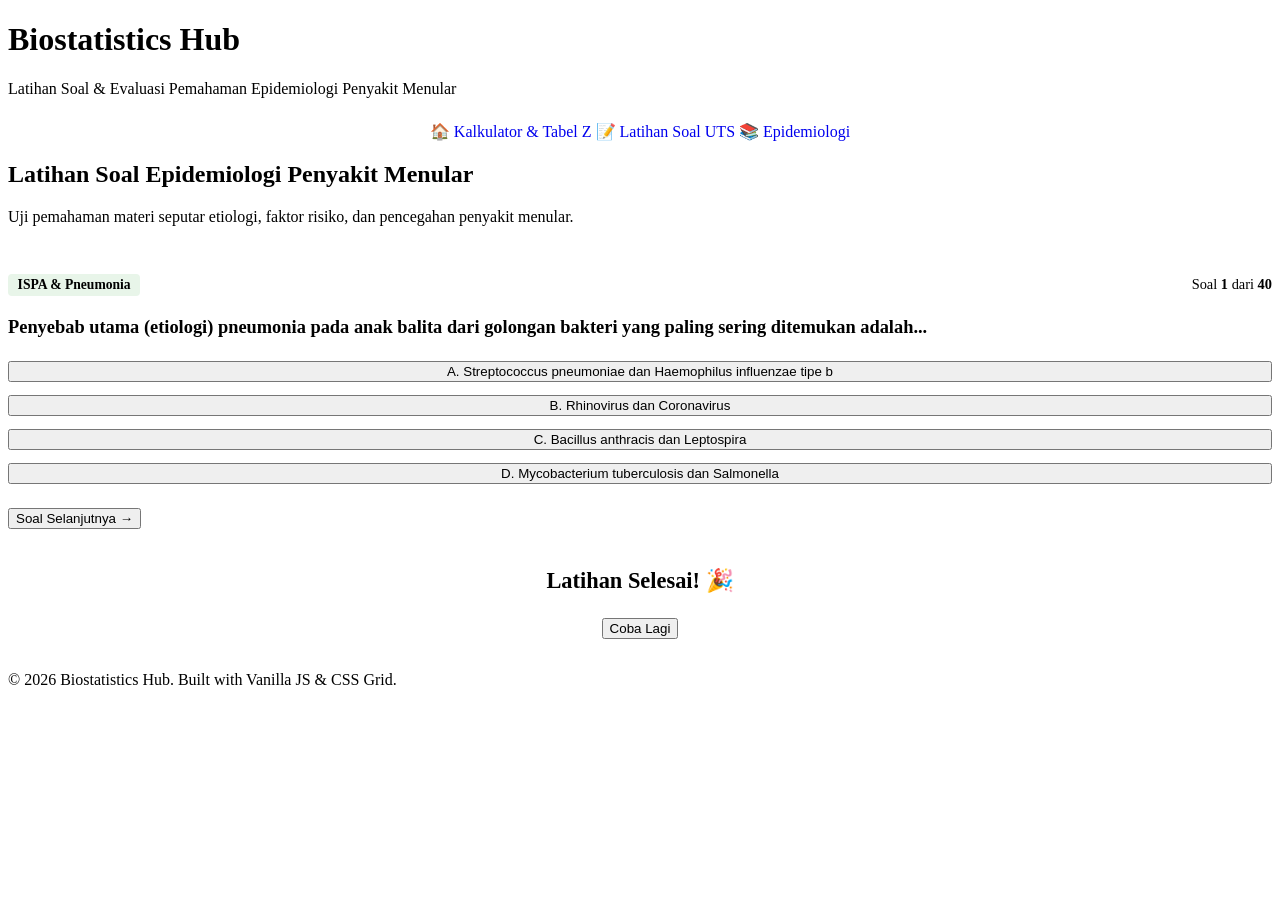
==== epidemiologi.html @ 0f83299a "Create epidemiologi.html" ====
<!DOCTYPE html>
<html lang="id">
<head>
    <meta charset="UTF-8">
    <meta name="viewport" content="width=device-width, initial-scale=1.0">
    <title>Biostatistics Hub - Epidemiologi Penyakit Menular</title>
    <link rel="stylesheet" href="style.css">
</head>
<body>
    <header class="hero">
        <h1>Biostatistics Hub</h1>
        <p>Latihan Soal & Evaluasi Pemahaman Epidemiologi Penyakit Menular</p>
    </header>
    
    <!-- Navigasi Halaman -->
    <nav style="text-align: center; margin-top: 1.5rem;">
        <a href="index.html" class="tab-btn" style="text-decoration: none; display: inline-block;">🏠 Kalkulator & Tabel Z</a>
        <a href="uts.html" class="tab-btn" style="text-decoration: none; display: inline-block;">📝 Latihan Soal UTS</a>
        <a href="epidemiologi.html" class="tab-btn active" style="text-decoration: none; display: inline-block;">📚 Epidemiologi</a>
    </nav>

    <main class="container">
        <section class="card">
            <h2>Latihan Soal Epidemiologi Penyakit Menular</h2>
            <p class="subtitle">Uji pemahaman materi seputar etiologi, faktor risiko, dan pencegahan penyakit menular.</p>

            <!-- Bar Kemajuan Progress -->
            <div style="background-color: var(--border-color); height: 8px; border-radius: 4px; overflow: hidden; margin-bottom: 1.5rem;">
                <div id="quiz-progress-fill" style="background-color: var(--secondary-color); height: 100%; width: 0%; transition: width 0.3s ease;"></div>
            </div>

            <!-- Card Pertanyaan Interactive -->
            <div id="quiz-card">
                <div style="display: flex; justify-content: space-between; align-items: center; margin-bottom: 1rem;">
                    <span id="quiz-topic-tag" style="background-color: #e8f5e9; color: var(--secondary-color); padding: 0.2rem 0.6rem; border-radius: 4px; font-weight: 600; font-size: 0.85rem;">Topik</span>
                    <span style="font-size: 0.9rem; color: var(--text-muted);">Soal <strong id="quiz-current-num">1</strong> dari <strong id="quiz-total-num">40</strong></span>
                </div>

                <h3 id="quiz-question" style="font-size: 1.15rem; color: var(--primary-color); margin-bottom: 1.2rem; line-height: 1.5;">Memuat soal...</h3>

                <div id="quiz-options" style="display: flex; flex-direction: column; gap: 0.8rem; margin-bottom: 1.2rem;"></div>

                <div id="quiz-feedback" class="info-box hidden"></div>

                <div style="margin-top: 1.5rem;">
                    <button id="quiz-next-btn" class="hidden" type="button">Soal Selanjutnya &rarr;</button>
                </div>
            </div>

            <!-- Tampilan Hasil Akhir -->
            <div id="quiz-result-card" class="hidden" style="text-align: center; padding: 1rem 0;">
                <h3 style="font-size: 1.4rem; color: var(--primary-color); margin-bottom: 0.5rem;">Latihan Selesai! 🎉</h3>
                <p id="quiz-final-score" style="font-size: 1.1rem; margin-bottom: 1.5rem; color: var(--text-color);"></p>
                <button id="quiz-restart-btn" type="button" style="max-width: 200px; margin: 0 auto;">Coba Lagi</button>
            </div>
        </section>
    </main>

    <footer>
        <p>&copy; 2026 Biostatistics Hub. Built with Vanilla JS & CSS Grid.</p>
    </footer>

    <script src="epidemiologi.js"></script>
</body>
</html>
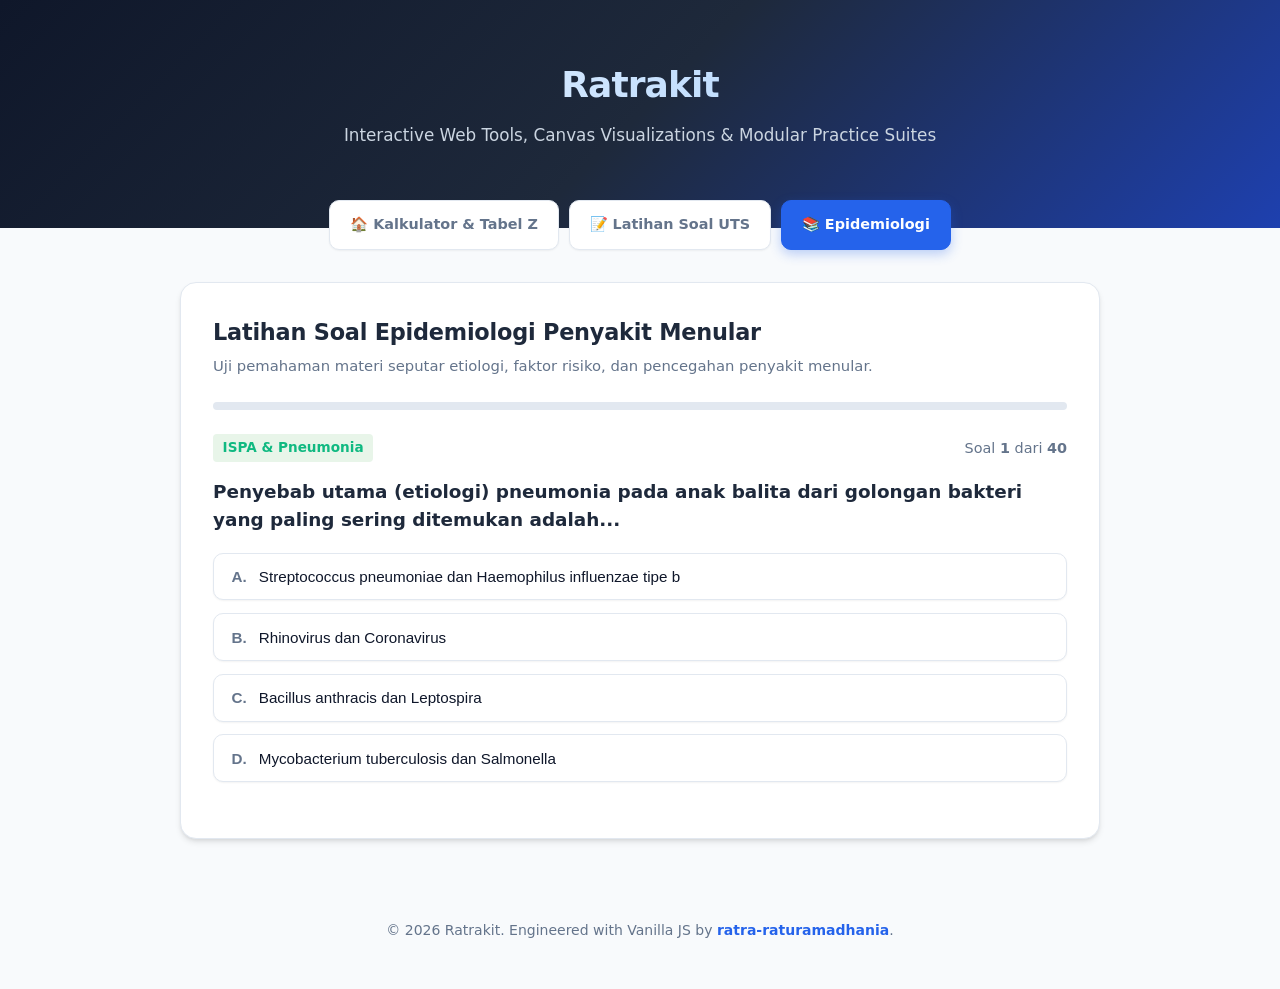
==== commit 1a558925: "Rename Biostatistics Hub to Ratrakit in HTML" ====
--- a/epidemiologi.html
+++ b/epidemiologi.html
@@ -3,17 +3,17 @@
 <head>
     <meta charset="UTF-8">
     <meta name="viewport" content="width=device-width, initial-scale=1.0">
-    <title>Biostatistics Hub - Epidemiologi Penyakit Menular</title>
+    <title>Ratrakit - Epidemiologi Penyakit Menular</title>
     <link rel="stylesheet" href="style.css">
 </head>
 <body>
     <header class="hero">
-        <h1>Biostatistics Hub</h1>
-        <p>Latihan Soal & Evaluasi Pemahaman Epidemiologi Penyakit Menular</p>
+        <h1>Ratrakit</h1>
+        <p>Interactive Web Tools, Canvas Visualizations & Modular Practice Suites</p>
     </header>
     
     <!-- Navigasi Halaman -->
-    <nav style="text-align: center; margin-top: 1.5rem;">
+    <nav>
         <a href="index.html" class="tab-btn" style="text-decoration: none; display: inline-block;">🏠 Kalkulator & Tabel Z</a>
         <a href="uts.html" class="tab-btn" style="text-decoration: none; display: inline-block;">📝 Latihan Soal UTS</a>
         <a href="epidemiologi.html" class="tab-btn active" style="text-decoration: none; display: inline-block;">📚 Epidemiologi</a>
@@ -57,7 +57,7 @@
     </main>
 
     <footer>
-        <p>&copy; 2026 Biostatistics Hub. Built with Vanilla JS & CSS Grid.</p>
+        <p>&copy; 2026 Ratrakit. Engineered with Vanilla JS by <a href="https://github.com/ratra-raturamadhania" target="_blank" style="color: var(--accent-blue); text-decoration: none; font-weight: 600;">ratra-raturamadhania</a>.</p>
     </footer>
 
     <script src="epidemiologi.js"></script>
--- a/style.css
+++ b/style.css
@@ -0,0 +1,423 @@
+/* ==========================================================================
+   DESIGN SYSTEM & VARIABLES
+   ========================================================================== */
+:root {
+    /* Color Palette */
+    --primary-color: #1e293b;        /* Slate 800 - Deep & Elegant Header/Text */
+    --primary-light: #334155;       /* Slate 700 */
+    --accent-blue: #2563eb;         /* Royal Blue - Interactive Highlights */
+    --accent-blue-hover: #1d4ed8;
+    --secondary-color: #10b981;      /* Emerald 500 - Success & Interactive States */
+    --secondary-hover: #059669;
+    --danger-color: #ef4444;         /* Red 500 - Incorrect Feedback */
+    --danger-bg: #fef2f2;
+    
+    /* Neutral Tones */
+    --bg-color: #f8fafc;             /* Slate 50 - Very Light Clean Background */
+    --card-bg: #ffffff;              /* Pure White Containers */
+    --text-color: #0f172a;           /* Slate 900 - Crisp Reading Contrast */
+    --text-muted: #64748b;          /* Slate 500 */
+    --border-color: #e2e8f0;        /* Slate 200 */
+    
+    /* Interactive Feedback Boxes */
+    --info-bg: #eff6ff;
+    --info-border: #3b82f6;
+    --success-bg: #ecfdf5;
+    --success-border: #10b981;
+
+    /* Elevation & Shadows */
+    --shadow-sm: 0 1px 2px 0 rgb(0 0 0 / 0.05);
+    --shadow-md: 0 4px 6px -1px rgb(0 0 0 / 0.1), 0 2px 4px -2px rgb(0 0 0 / 0.1);
+    --shadow-lg: 0 10px 15px -3px rgb(0 0 0 / 0.1), 0 4px 6px -4px rgb(0 0 0 / 0.1);
+
+    /* Transitions & Radii */
+    --radius-sm: 6px;
+    --radius-md: 10px;
+    --radius-lg: 16px;
+    --transition-fast: all 0.2s cubic-bezier(0.4, 0, 0.2, 1);
+}
+
+/* ==========================================================================
+   RESET & BASE STYLES
+   ========================================================================== */
+*, *::before, *::after {
+    box-sizing: border-box;
+    margin: 0;
+    padding: 0;
+}
+
+body {
+    background-color: var(--bg-color);
+    color: var(--text-color);
+    font-family: 'Inter', system-ui, -apple-system, BlinkMacSystemFont, "Segoe UI", Roboto, sans-serif;
+    line-height: 1.6;
+    -webkit-font-smoothing: antialiased;
+    padding-bottom: 2rem;
+}
+
+/* ==========================================================================
+   HERO HEADER & NAVIGATION
+   ========================================================================== */
+.hero {
+    background: linear-gradient(135deg, #0f172a 0%, #1e293b 50%, #1e40af 100%);
+    color: #ffffff;
+    padding: 3.5rem 1.5rem 5rem 1.5rem;
+    text-align: center;
+    position: relative;
+}
+
+.hero h1 {
+    font-size: 2.25rem;
+    font-weight: 800;
+    letter-spacing: -0.025em;
+    margin-bottom: 0.5rem;
+    background: linear-gradient(to right, #ffffff, #93c5fd);
+    -webkit-background-clip: text;
+    -webkit-text-fill-color: transparent;
+}
+
+.hero p {
+    font-size: 1.05rem;
+    color: #cbd5e1;
+    max-width: 600px;
+    margin: 0 auto;
+}
+
+/* Navigation Bar Overlay */
+nav {
+    display: flex;
+    justify-content: center;
+    gap: 0.6rem;
+    margin-top: -1.75rem !important;
+    position: relative;
+    z-index: 10;
+    padding: 0 1rem;
+    flex-wrap: wrap;
+}
+
+.tab-btn {
+    background-color: var(--card-bg);
+    color: var(--text-muted);
+    font-size: 0.9rem;
+    font-weight: 600;
+    padding: 0.75rem 1.25rem;
+    border-radius: var(--radius-md);
+    border: 1px solid var(--border-color);
+    box-shadow: var(--shadow-sm);
+    cursor: pointer;
+    transition: var(--transition-fast);
+}
+
+.tab-btn:hover {
+    color: var(--accent-blue);
+    border-color: var(--accent-blue);
+    transform: translateY(-2px);
+    box-shadow: var(--shadow-md);
+}
+
+.tab-btn.active {
+    background-color: var(--accent-blue);
+    color: #ffffff;
+    border-color: var(--accent-blue);
+    box-shadow: 0 4px 12px rgba(37, 99, 235, 0.3);
+}
+
+/* ==========================================================================
+   LAYOUT CONTAINERS & CARDS
+   ========================================================================== */
+.container {
+    max-width: 960px;
+    margin: 2rem auto 3rem auto;
+    padding: 0 1.25rem;
+}
+
+.card {
+    background: var(--card-bg);
+    padding: 2rem;
+    border-radius: var(--radius-lg);
+    border: 1px solid var(--border-color);
+    box-shadow: var(--shadow-md);
+    margin-bottom: 2rem;
+    transition: var(--transition-fast);
+}
+
+h2 {
+    color: var(--primary-color);
+    font-size: 1.4rem;
+    font-weight: 700;
+    letter-spacing: -0.01em;
+    margin-bottom: 0.25rem;
+}
+
+.subtitle {
+    color: var(--text-muted);
+    font-size: 0.925rem;
+    margin-bottom: 1.5rem;
+}
+
+/* ==========================================================================
+   INFO BOXES & LEGENDS
+   ========================================================================== */
+.curve-legend {
+    background-color: var(--success-bg);
+    border-left: 4px solid var(--secondary-color);
+    padding: 0.9rem 1.1rem;
+    border-radius: var(--radius-sm);
+    margin-bottom: 1.5rem;
+    font-size: 0.9rem;
+}
+
+.info-box {
+    background-color: var(--info-bg);
+    border-left: 4px solid var(--info-border);
+    padding: 0.9rem 1.1rem;
+    border-radius: var(--radius-sm);
+    margin-bottom: 1.2rem;
+    font-size: 0.9rem;
+    color: #1e3a8a;
+}
+
+.info-box code {
+    background-color: #dbeafe;
+    color: #1e40af;
+    padding: 0.15rem 0.4rem;
+    border-radius: 4px;
+    font-family: ui-monospace, SFMono-Regular, Menlo, monospace;
+    font-size: 0.85rem;
+}
+
+/* ==========================================================================
+   CALCULATOR & CANVAS LAYOUT
+   ========================================================================== */
+.calculator-layout {
+    display: grid;
+    grid-template-columns: 1fr 1.2fr;
+    gap: 1.75rem;
+    align-items: start;
+}
+
+@media (max-width: 768px) {
+    .calculator-layout {
+        grid-template-columns: 1fr;
+    }
+}
+
+.input-group {
+    margin-bottom: 1.25rem;
+}
+
+label {
+    display: block;
+    font-weight: 600;
+    font-size: 0.9rem;
+    margin-bottom: 0.5rem;
+    color: var(--primary-color);
+}
+
+input[type="number"] {
+    width: 100%;
+    padding: 0.75rem 1rem;
+    border: 1px solid var(--border-color);
+    border-radius: var(--radius-sm);
+    font-size: 0.95rem;
+    background-color: #f8fafc;
+    transition: var(--transition-fast);
+}
+
+input[type="number"]:focus {
+    outline: none;
+    border-color: var(--accent-blue);
+    background-color: #ffffff;
+    box-shadow: 0 0 0 3px rgba(37, 99, 235, 0.15);
+}
+
+button {
+    background-color: var(--accent-blue);
+    color: #ffffff;
+    border: none;
+    padding: 0.8rem 1.5rem;
+    font-size: 0.95rem;
+    font-weight: 600;
+    border-radius: var(--radius-sm);
+    cursor: pointer;
+    transition: var(--transition-fast);
+    width: 100%;
+    box-shadow: var(--shadow-sm);
+}
+
+button:hover {
+    background-color: var(--accent-blue-hover);
+    box-shadow: 0 4px 12px rgba(37, 99, 235, 0.25);
+}
+
+button:active {
+    transform: scale(0.98);
+}
+
+/* Result Box */
+.result-box {
+    margin-top: 1.25rem;
+    padding: 1.1rem;
+    background-color: var(--success-bg);
+    border-left: 4px solid var(--secondary-color);
+    border-radius: var(--radius-sm);
+}
+
+.result-box h3 {
+    font-size: 1rem;
+    color: #065f46;
+    margin-bottom: 0.6rem;
+}
+
+.result-box ul {
+    list-style: none;
+}
+
+.result-box li {
+    margin-bottom: 0.4rem;
+    font-size: 0.9rem;
+    color: #047857;
+}
+
+/* Canvas Styling */
+.canvas-section {
+    text-align: center;
+}
+
+canvas {
+    width: 100%;
+    max-width: 100%;
+    height: auto;
+    background-color: #ffffff;
+    border: 1px solid var(--border-color);
+    border-radius: var(--radius-md);
+    box-shadow: var(--shadow-sm);
+}
+
+/* ==========================================================================
+   TABLE STYLING
+   ========================================================================== */
+.table-responsive {
+    overflow-x: auto;
+    max-height: 420px;
+    border: 1px solid var(--border-color);
+    border-radius: var(--radius-md);
+    box-shadow: var(--shadow-sm);
+}
+
+.styled-table {
+    width: 100%;
+    border-collapse: separate;
+    border-spacing: 0;
+    font-size: 0.875rem;
+}
+
+.styled-table th, .styled-table td {
+    padding: 10px 14px;
+    text-align: center;
+    border-bottom: 1px solid var(--border-color);
+    border-right: 1px solid var(--border-color);
+}
+
+.styled-table th {
+    background-color: #f1f5f9;
+    color: var(--primary-color);
+    font-weight: 700;
+    position: sticky;
+    top: 0;
+    z-index: 2;
+}
+
+.z-matrix-table td:first-child,
+.z-matrix-table th:first-child {
+    position: sticky;
+    left: 0;
+    background-color: #f8fafc;
+    font-weight: 700;
+    z-index: 3;
+}
+
+.styled-table tbody tr:nth-child(even) {
+    background-color: #f8fafc;
+}
+
+.styled-table tbody tr:hover {
+    background-color: #f0fdf4;
+}
+
+/* ==========================================================================
+   INTERACTIVE QUIZ STYLING (EPIDEMIOLOGI & UTS)
+   ========================================================================== */
+.quiz-opt-btn {
+    background-color: #ffffff;
+    color: var(--text-color);
+    border: 1.5px solid var(--border-color);
+    padding: 0.9rem 1.1rem;
+    font-size: 0.95rem;
+    font-weight: 400;
+    text-align: left;
+    display: flex;
+    align-items: flex-start;
+    gap: 0.75rem;
+    border-radius: var(--radius-md);
+    cursor: pointer;
+    transition: var(--transition-fast);
+    width: 100%;
+    box-shadow: var(--shadow-sm);
+}
+
+.quiz-opt-btn:hover:not(:disabled) {
+    background-color: #f8fafc;
+    border-color: var(--accent-blue);
+    transform: translateY(-1px);
+    box-shadow: var(--shadow-md);
+}
+
+.quiz-opt-btn:active:not(:disabled) {
+    transform: scale(0.99);
+}
+
+.quiz-opt-btn .opt-key {
+    font-weight: 700;
+    color: var(--text-muted);
+}
+
+/* State Jawaban */
+.quiz-opt-btn.is-correct {
+    background-color: var(--success-bg) !important;
+    border-color: var(--secondary-color) !important;
+    color: #065f46 !important;
+    font-weight: 600;
+}
+
+.quiz-opt-btn.is-wrong {
+    background-color: var(--danger-bg) !important;
+    border-color: var(--danger-color) !important;
+    color: #991b1b !important;
+}
+
+.info-box.is-correct-box {
+    background-color: var(--success-bg);
+    border-left: 4px solid var(--secondary-color);
+    color: #065f46;
+}
+
+.info-box.is-wrong-box {
+    background-color: var(--danger-bg);
+    border-left: 4px solid var(--danger-color);
+    color: #991b1b;
+}
+
+/* ==========================================================================
+   FOOTER & UTILITIES
+   ========================================================================== */
+.hidden {
+    display: none !important;
+}
+
+footer {
+    text-align: center;
+    padding: 2rem 1rem 1rem 1rem;
+    color: var(--text-muted);
+    font-size: 0.875rem;
+}
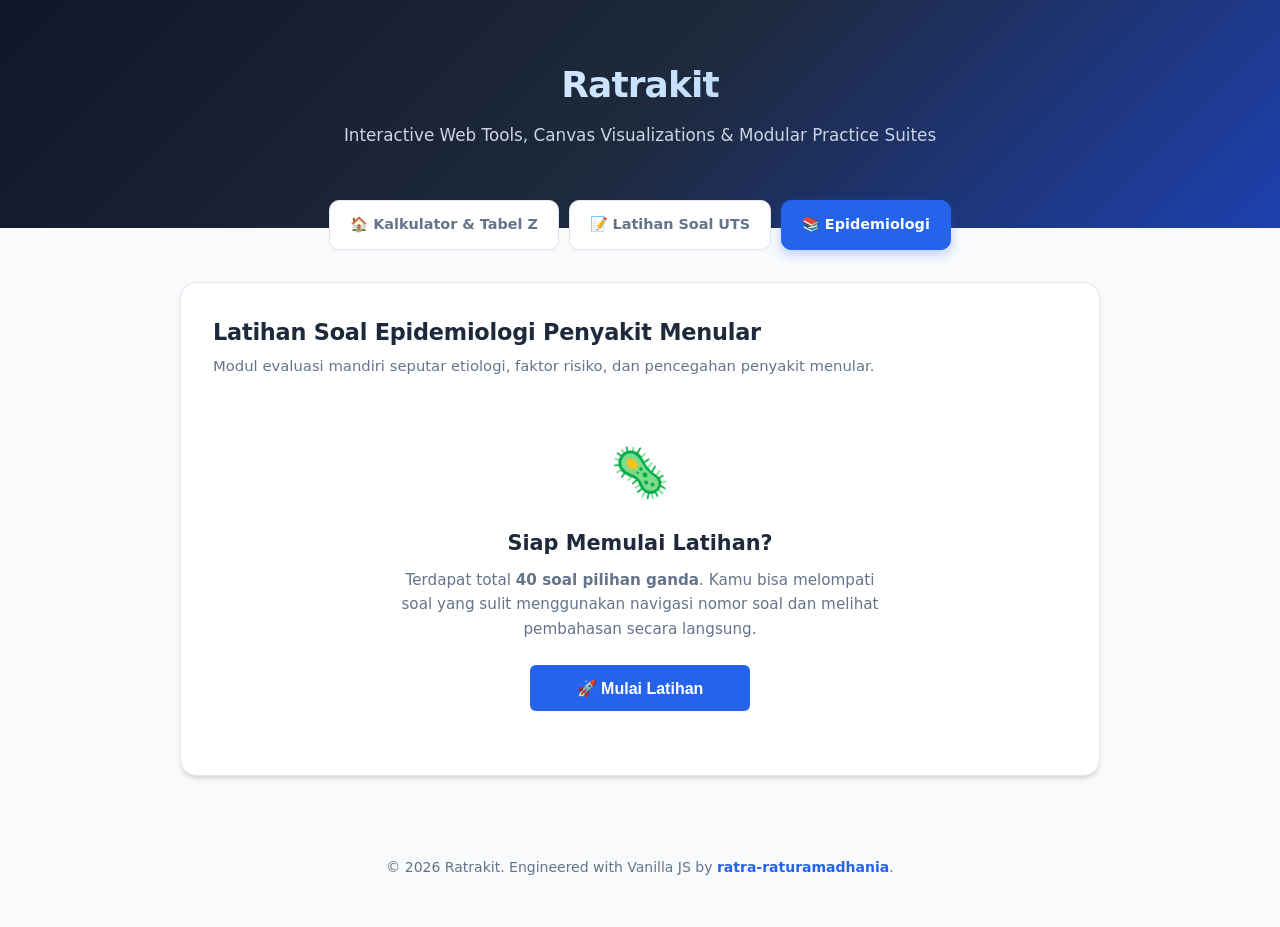
==== commit ed65be11: "Update epidemiologi.html" ====
--- a/epidemiologi.html
+++ b/epidemiologi.html
@@ -12,7 +12,7 @@
         <p>Interactive Web Tools, Canvas Visualizations & Modular Practice Suites</p>
     </header>
     
-    <!-- Navigasi Halaman -->
+    <!-- Navigasi Halaman Utama -->
     <nav>
         <a href="index.html" class="tab-btn" style="text-decoration: none; display: inline-block;">🏠 Kalkulator & Tabel Z</a>
         <a href="uts.html" class="tab-btn" style="text-decoration: none; display: inline-block;">📝 Latihan Soal UTS</a>
@@ -22,36 +22,73 @@
     <main class="container">
         <section class="card">
             <h2>Latihan Soal Epidemiologi Penyakit Menular</h2>
-            <p class="subtitle">Uji pemahaman materi seputar etiologi, faktor risiko, dan pencegahan penyakit menular.</p>
+            <p class="subtitle">Modul evaluasi mandiri seputar etiologi, faktor risiko, dan pencegahan penyakit menular.</p>
 
-            <!-- Bar Kemajuan Progress -->
-            <div style="background-color: var(--border-color); height: 8px; border-radius: 4px; overflow: hidden; margin-bottom: 1.5rem;">
-                <div id="quiz-progress-fill" style="background-color: var(--secondary-color); height: 100%; width: 0%; transition: width 0.3s ease;"></div>
+            <!-- 1. START SCREEN (Layar Awal Sebelum Mulai) -->
+            <div id="quiz-start-screen" style="text-align: center; padding: 2rem 1rem;">
+                <div style="font-size: 3rem; margin-bottom: 1rem;">🦠</div>
+                <h3 style="font-size: 1.3rem; color: var(--primary-color); margin-bottom: 0.5rem;">Siap Memulai Latihan?</h3>
+                <p style="color: var(--text-muted); max-width: 500px; margin: 0 auto 1.5rem auto; font-size: 0.95rem;">
+                    Terdapat total <strong>40 soal pilihan ganda</strong>. Kamu bisa melompati soal yang sulit menggunakan navigasi nomor soal dan melihat pembahasan secara langsung.
+                </p>
+                <button id="quiz-start-btn" type="button" style="max-width: 220px; margin: 0 auto; font-size: 1rem; padding: 0.85rem 1.5rem;">
+                    🚀 Mulai Latihan
+                </button>
             </div>
 
-            <!-- Card Pertanyaan Interactive -->
-            <div id="quiz-card">
-                <div style="display: flex; justify-content: space-between; align-items: center; margin-bottom: 1rem;">
-                    <span id="quiz-topic-tag" style="background-color: #e8f5e9; color: var(--secondary-color); padding: 0.2rem 0.6rem; border-radius: 4px; font-weight: 600; font-size: 0.85rem;">Topik</span>
-                    <span style="font-size: 0.9rem; color: var(--text-muted);">Soal <strong id="quiz-current-num">1</strong> dari <strong id="quiz-total-num">40</strong></span>
+            <!-- 2. QUIZ INTERACTIVE CONTAINER -->
+            <div id="quiz-main-container" class="hidden">
+                <!-- Bar Kemajuan Progress -->
+                <div style="background-color: var(--border-color); height: 8px; border-radius: 4px; overflow: hidden; margin-bottom: 1.25rem;">
+                    <div id="quiz-progress-fill" style="background-color: var(--secondary-color); height: 100%; width: 0%; transition: width 0.3s ease;"></div>
                 </div>
 
-                <h3 id="quiz-question" style="font-size: 1.15rem; color: var(--primary-color); margin-bottom: 1.2rem; line-height: 1.5;">Memuat soal...</h3>
+                <!-- Navigasi Lompat Nomor Soal (Question Grid / Palette) -->
+                <div style="margin-bottom: 1.5rem;">
+                    <span style="font-size: 0.85rem; font-weight: 600; color: var(--text-muted); display: block; margin-bottom: 0.5rem;">
+                        📍 Navigasi Nomor Soal (Klik untuk melompat):
+                    </span>
+                    <div id="quiz-number-palette" style="display: flex; flex-wrap: wrap; gap: 0.4rem; max-height: 120px; overflow-y: auto; padding: 0.4rem; border: 1px solid var(--border-color); border-radius: var(--radius-sm); background: #f8fafc;">
+                        <!-- Digenerate via JS -->
+                    </div>
+                </div>
 
-                <div id="quiz-options" style="display: flex; flex-direction: column; gap: 0.8rem; margin-bottom: 1.2rem;"></div>
+                <!-- Card Pertanyaan -->
+                <div id="quiz-card">
+                    <div style="display: flex; justify-content: space-between; align-items: center; margin-bottom: 1rem;">
+                        <span id="quiz-topic-tag" style="background-color: #e8f5e9; color: var(--secondary-color); padding: 0.2rem 0.6rem; border-radius: 4px; font-weight: 600; font-size: 0.85rem;">Topik</span>
+                        <span style="font-size: 0.9rem; color: var(--text-muted);">Soal <strong id="quiz-current-num">1</strong> dari <strong id="quiz-total-num">40</strong></span>
+                    </div>
 
-                <div id="quiz-feedback" class="info-box hidden"></div>
+                    <h3 id="quiz-question" style="font-size: 1.15rem; color: var(--primary-color); margin-bottom: 1.2rem; line-height: 1.5;">Memuat soal...</h3>
 
-                <div style="margin-top: 1.5rem;">
-                    <button id="quiz-next-btn" class="hidden" type="button">Soal Selanjutnya &rarr;</button>
+                    <div id="quiz-options" style="display: flex; flex-direction: column; gap: 0.8rem; margin-bottom: 1.2rem;"></div>
+
+                    <div id="quiz-feedback" class="info-box hidden"></div>
+
+                    <div style="display: flex; justify-content: space-between; align-items: center; margin-top: 1.5rem; gap: 1rem;">
+                        <button id="quiz-prev-btn" type="button" class="hidden" style="background-color: var(--primary-light); width: auto;">&larr; Soal Sebelumnya</button>
+                        <button id="quiz-next-btn" type="button" style="width: auto; margin-left: auto;">Soal Selanjutnya &rarr;</button>
+                    </div>
                 </div>
             </div>
 
-            <!-- Tampilan Hasil Akhir -->
-            <div id="quiz-result-card" class="hidden" style="text-align: center; padding: 1rem 0;">
-                <h3 style="font-size: 1.4rem; color: var(--primary-color); margin-bottom: 0.5rem;">Latihan Selesai! 🎉</h3>
-                <p id="quiz-final-score" style="font-size: 1.1rem; margin-bottom: 1.5rem; color: var(--text-color);"></p>
-                <button id="quiz-restart-btn" type="button" style="max-width: 200px; margin: 0 auto;">Coba Lagi</button>
+            <!-- 3. RESULT CARD (Layar Hasil Skor & Evaluasi) -->
+            <div id="quiz-result-card" class="hidden" style="text-align: center; padding: 1.5rem 0;">
+                <div style="font-size: 3.5rem; margin-bottom: 0.5rem;">🎉</div>
+                <h3 style="font-size: 1.5rem; color: var(--primary-color); margin-bottom: 0.5rem;">Latihan Selesai!</h3>
+                
+                <!-- Score Circle Badge -->
+                <div style="display: inline-flex; flex-direction: column; align-items: center; justify-content: center; width: 130px; height: 130px; border-radius: 50%; background: var(--success-bg); border: 4px solid var(--secondary-color); margin: 1rem 0;">
+                    <span id="quiz-final-score-val" style="font-size: 2.2rem; font-weight: 800; color: #065f46; line-height: 1;">0</span>
+                    <span style="font-size: 0.8rem; color: #047857; font-weight: 600;">SKOR AKHIR</span>
+                </div>
+
+                <p id="quiz-final-detail" style="font-size: 1rem; margin-bottom: 1.5rem; color: var(--text-color);"></p>
+                
+                <div style="display: flex; justify-content: center; gap: 1rem; flex-wrap: wrap;">
+                    <button id="quiz-restart-btn" type="button" style="max-width: 200px;">🔄 Coba Lagi</button>
+                </div>
             </div>
         </section>
     </main>
